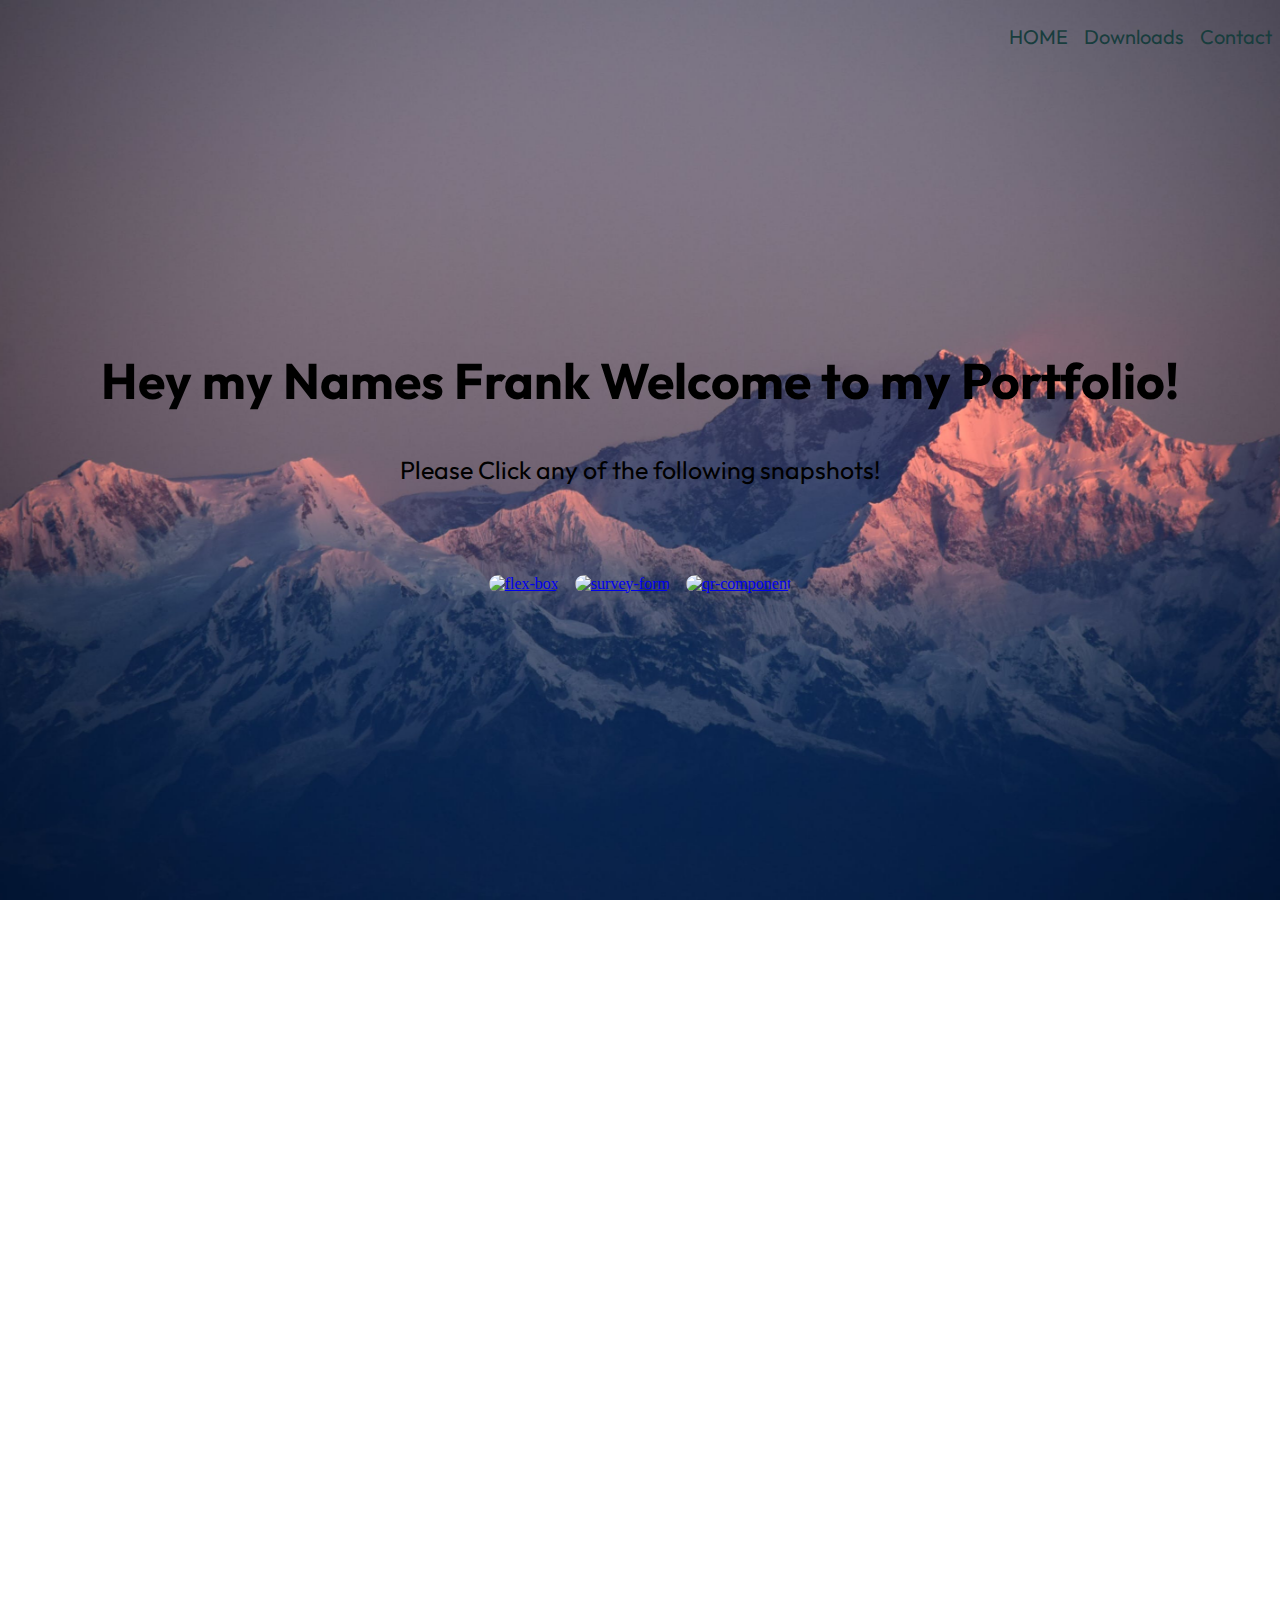
==== index.html @ 31cb1312 "Add files via upload" ====
<!DOCTYPE html>
<html lang="en">
<head>
    <meta charset="UTF-8">
    <meta name="viewport" content="width=device-width, initial-scale=1.0">
    <title>Document</title>
    <link rel="stylesheet" href="styles.css">
    <link rel="preconnect" href="https://fonts.googleapis.com">
<link rel="preconnect" href="https://fonts.gstatic.com" crossorigin>
<link href="https://fonts.googleapis.com/css2?family=Libre+Baskerville&family=Outfit:wght@400;700&display=swap" rel="stylesheet">
</head>
<body>
    <div class="parallax-container">
        <div class="container">
            <div class="navbar">
                <ul>
                    <li><a href="">HOME</a></li>
                    <li><a href="">Downloads</a></li>
                    <li><a href="">Contact</a></li>
                </ul>
            </div>
            <div class="maincontent">
                <h2>
                    Hey my Names Frank Welcome to my Portfolio!
                </h2>
                <p>Please Click any of the following snapshots!</p>
            </div>
        </div>
        <div class="gallery">
            <a href="./cssflexbox/index.html"><img src="./imgs/Screenshot 2023-11-24 180843.png" alt="flex-box"></a>
            <a href="./survey-form/index.html"><img src="./imgs/Screenshot 2023-11-24 181051.png" alt="survey-form"></a>
            <a href="./qr-code-component-main/index.html"><img src="./imgs/Screenshot 2023-11-24 181250.png" alt="qr-component"></a>
            
        </div>
    </div>
    <div class="parallax-container">

    </div>
</body>
</html>
---- styles.css ----
body{
    width: 100%;
    height: 100vh;
    margin: 0;
}
.parallax-container {
    display: flex;
    min-height: 100vh;
    flex-direction: column;
    align-items: center;
    justify-content: center;
  
    /*  this is where the magic happens:  */
    background-attachment: fixed;
  
    background-image: url(pexels-joyston-judah-933054.jpg);
    background-position: center;
    background-size: cover;
    color: var(--color);
    row-gap: 4rem;
  
    text-align: center;
  }



  .navbar ul li{
    text-decoration: none;
    display: inline;
    float: left;
    font-family: 'Outfit',sans-serif;
    font-size: 20px;
    
    

  }
  .navbar ul li a{
    display: block;
    padding: 8px;
    
    color: #183D3D;
    text-decoration: none;


  }
  .navbar{
    position: absolute;
    top: 0;
    right: 0;
  }
  .navbar ul{
    background-color: #93B1A6;
  }


  .maincontent h2{
    font-family: 'Outfit',sans-serif;
    font-size: 50px;
  }
  .maincontent p{
    font-family: 'Outfit',sans-serif;
    font-size: 25px;
  }
  .gallery{
    display: flex;
    flex-direction: row;
    flex-wrap: wrap;
    justify-content: center;
    gap: 16px;
    max-width: 1400px;
    margin: 0 auto;
  }
  .gallery img{
    width: 100%;
    max-width: 350px;
    height: 300px;
    object-fit: cover;
    flex-wrap: wrap;
    border-radius: 20px;
  }
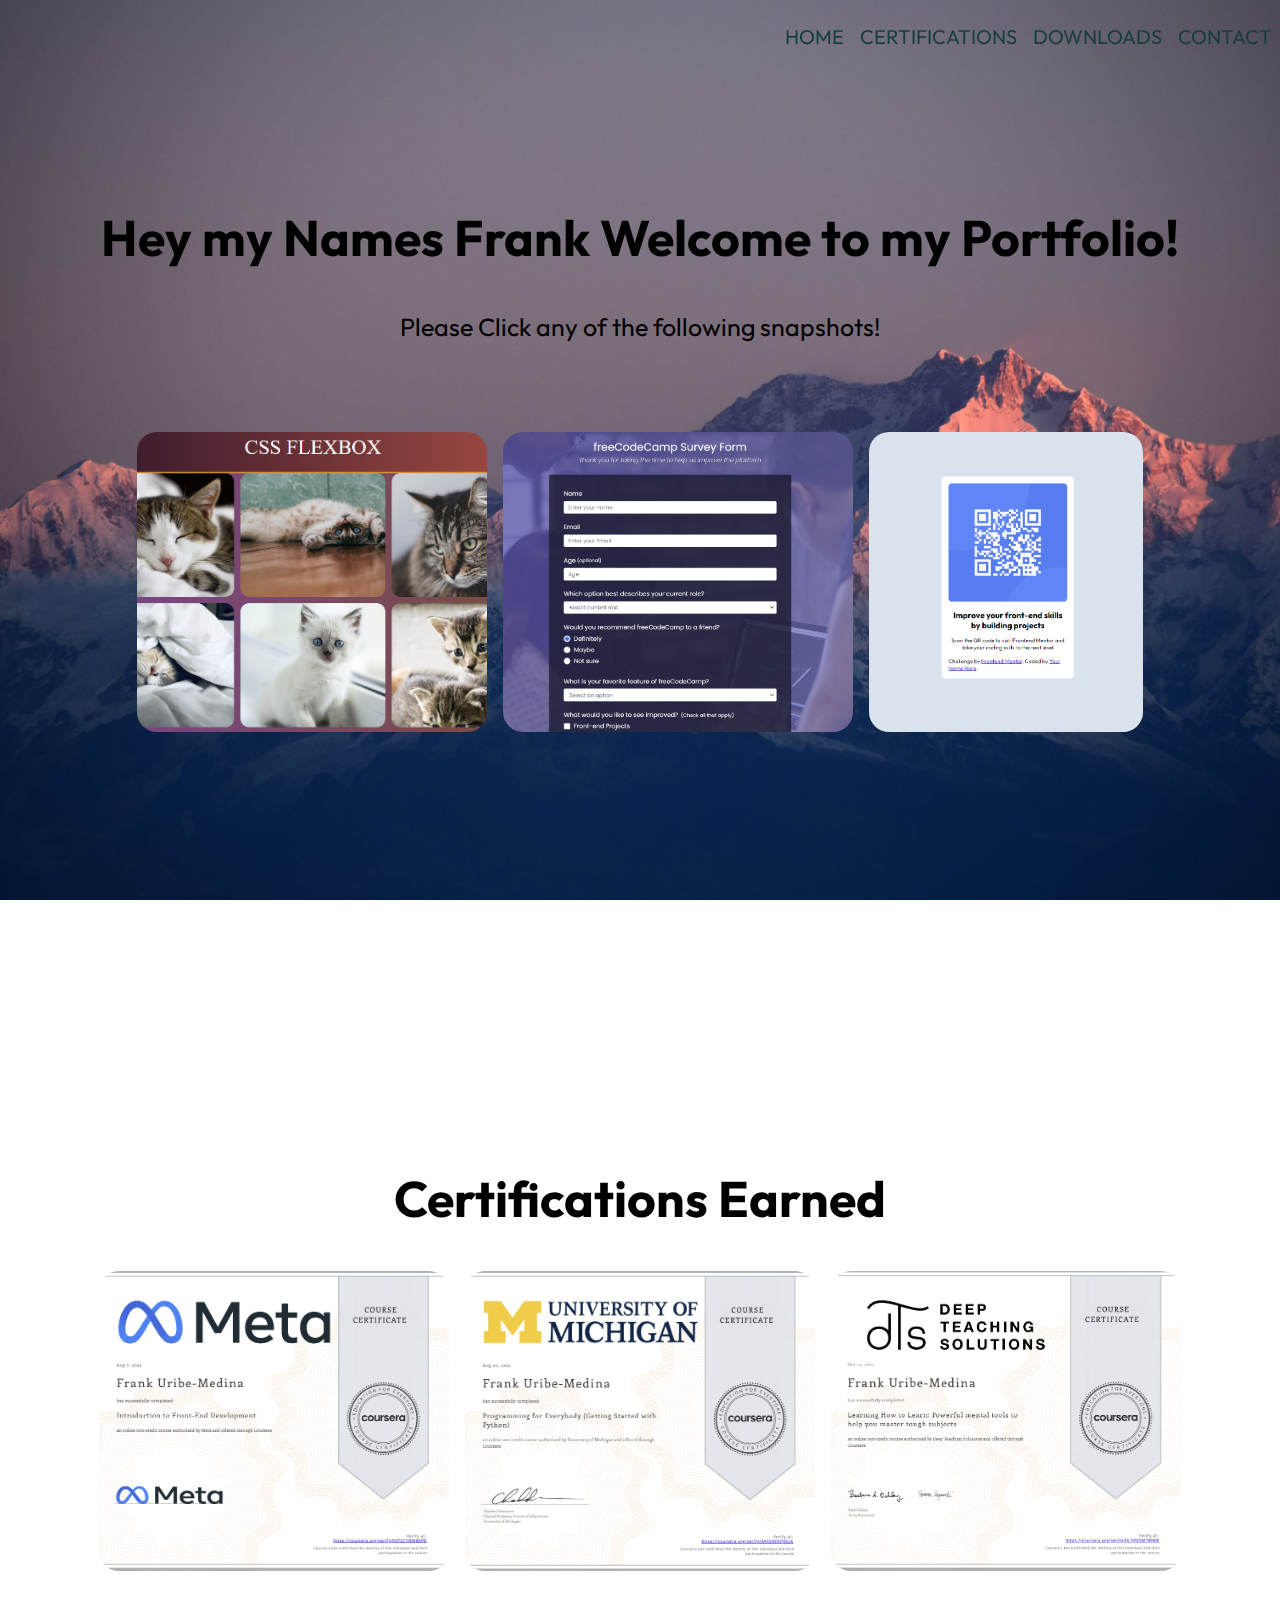
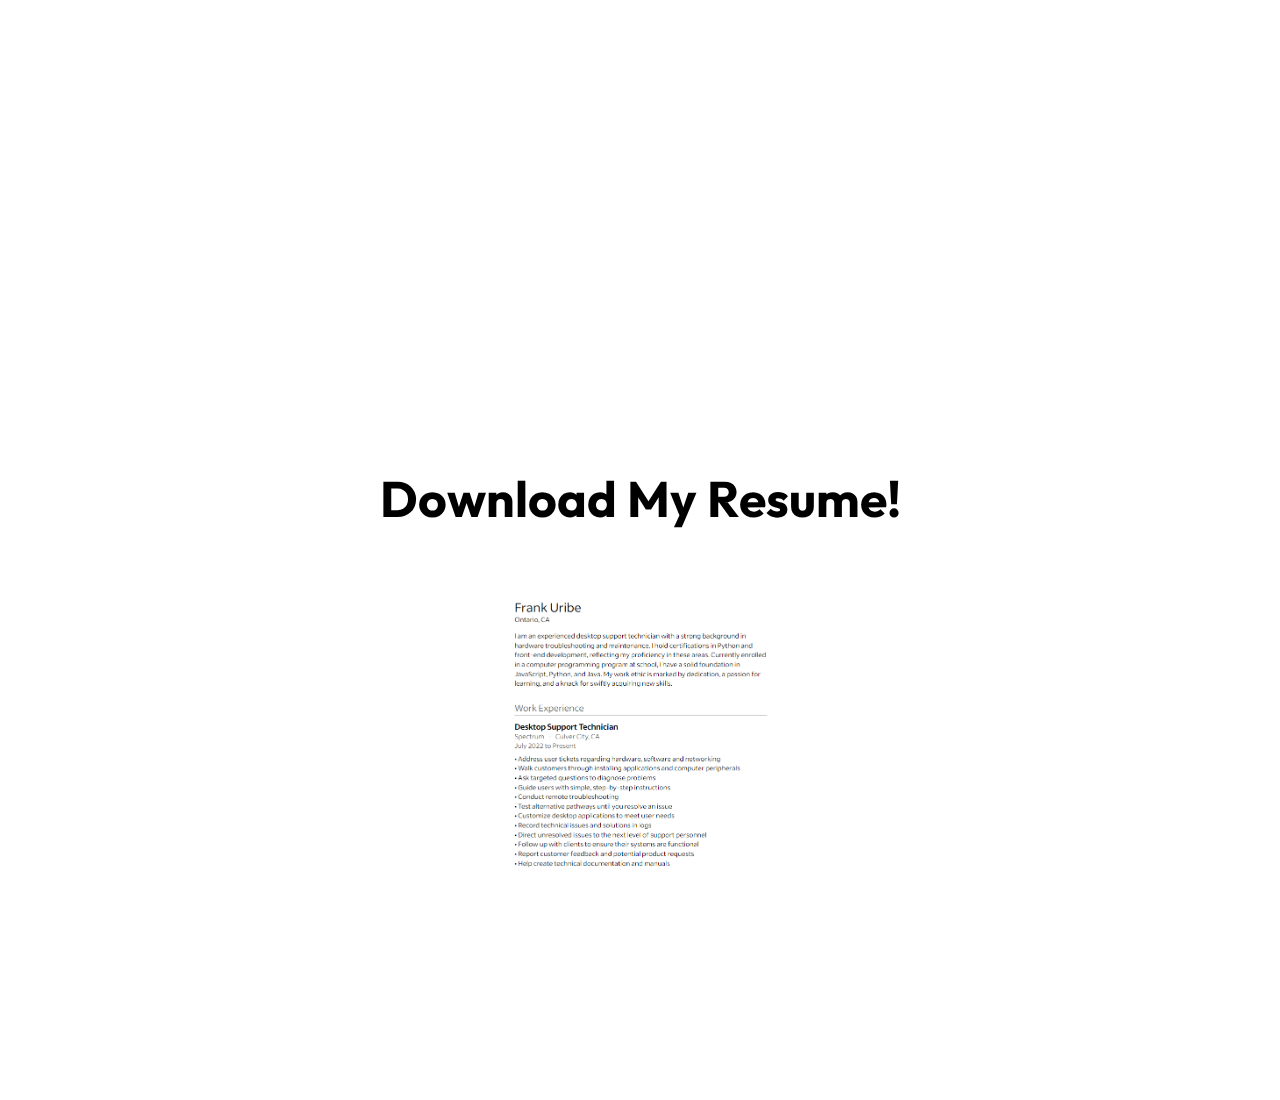
==== commit 04f5f352: "Add files via upload" ====
--- a/index.html
+++ b/index.html
@@ -10,13 +10,14 @@
 <link href="https://fonts.googleapis.com/css2?family=Libre+Baskerville&family=Outfit:wght@400;700&display=swap" rel="stylesheet">
 </head>
 <body>
-    <div class="parallax-container">
+    <div class="parallax-container section1">
         <div class="container">
             <div class="navbar">
                 <ul>
-                    <li><a href="">HOME</a></li>
-                    <li><a href="">Downloads</a></li>
-                    <li><a href="">Contact</a></li>
+                    <li><a href="#" onclick="scrollToSection('section1')">HOME</a></li>
+                    <li><a href="#" onclick="scrollToSection('section2')">CERTIFICATIONS</a></li>
+                    <li><a href="#" onclick="scrollToSection('section3')">DOWNLOADS</a></li>
+                    <li><a href="#" onclick="scrollToSection('section4')">CONTACT</a></li>
                 </ul>
             </div>
             <div class="maincontent">
@@ -34,7 +35,23 @@
         </div>
     </div>
     <div class="parallax-container">
-
+        <section id="section2" class="maincontent">
+            <h2>Certifications Earned</h2>
+            <div class="gallery">
+                <a href="https://coursera.org/verify/K97ECYNW86PB"><img src="./imgs/MetaCert.png" alt="meta-cert"></a>
+                <a href=" https://coursera.org/verify/KAX5R4VQ9SLA"><img src="./imgs/pythoncert.png" alt="python-cert"></a>
+                <a href="https://coursera.org/verify/JG7JFVXM7WW8"><img src="./imgs/learntoLearncert.png" alt="learn-cert"></a>
+            </div>
+        </section>
     </div>
+    <div class="parallax-container">
+        <section id="section3" class="maincontent">
+            <h2>Download My Resume!</h2>
+            <div class="gallery">
+                <a href="https://profile.indeed.com/p/franku-74zt4la"><img src="./imgs/resume.png" alt="resume"></a>
+            </div>
+        </section>
+    </div>
+    <script src="./app.js"></script>
 </body>
 </html>--- a/styles.css
+++ b/styles.css
@@ -13,7 +13,7 @@
     /*  this is where the magic happens:  */
     background-attachment: fixed;
   
-    background-image: url(pexels-joyston-judah-933054.jpg);
+    background-image: url(./imgs/pexels-joyston-judah-933054.jpg);
     background-position: center;
     background-size: cover;
     color: var(--color);
@@ -44,7 +44,7 @@
 
   }
   .navbar{
-    position: absolute;
+    position: fixed;
     top: 0;
     right: 0;
   }
